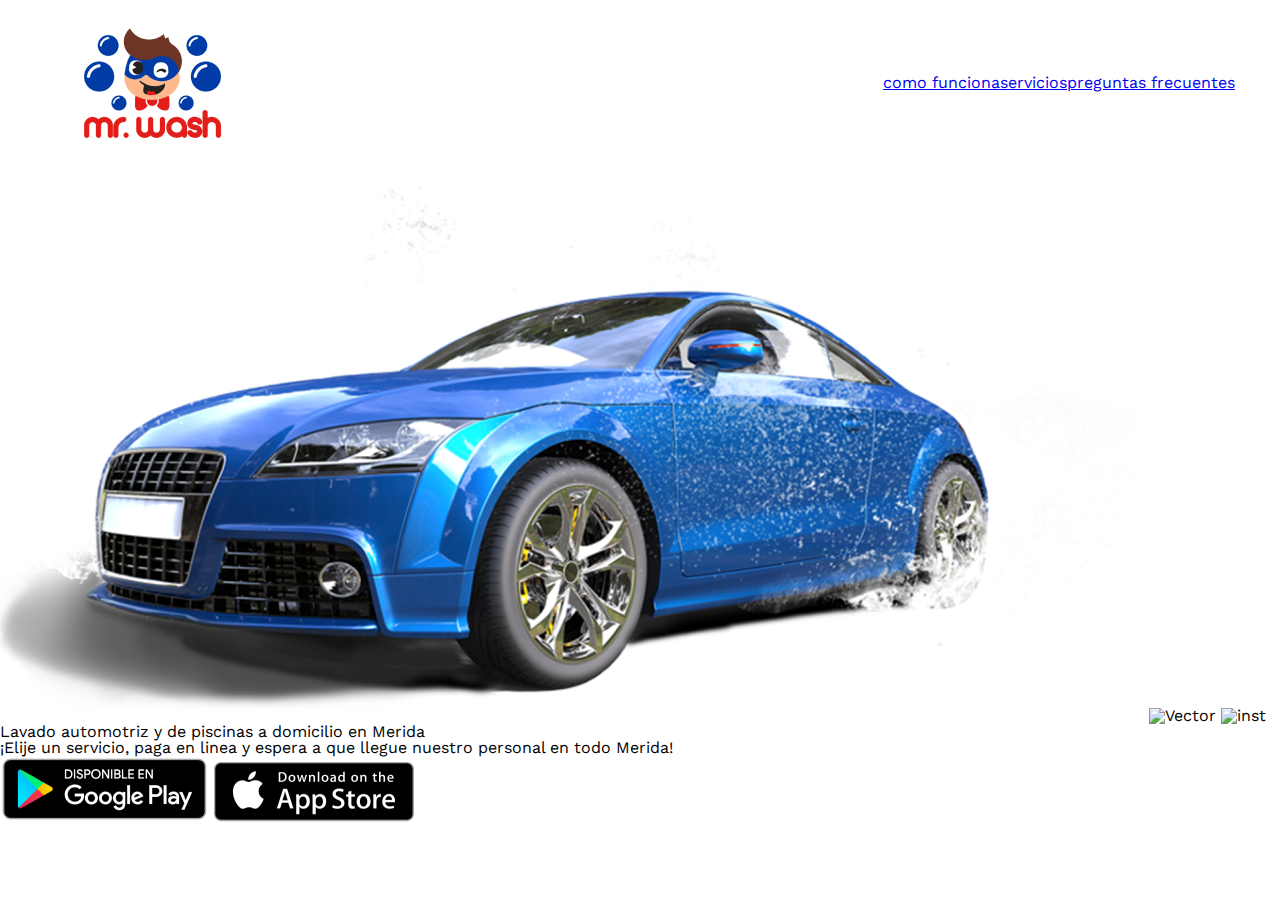
==== index.html @ 98ebff6c "my commit" ====
<!DOCTYPE html>
<html lang="en">
<head>
    <meta charset="UTF-8">
    <meta http-equiv="X-UA-Compatible" content="IE=edge">
    <meta name="viewport" content="width=device-width, initial-scale=1.0">
    <title>Merida</title>
    <link rel="stylesheet" href="css/reset.css">
    <link rel="stylesheet" href="css/style.css">
   <header>
       <div class="logo"> <img src="img/MR-WASH-A-COLOR.png" alt=" logo"> </div>
       <div class="nav">
           <ul>
               <li> <a href="#home"> como funciona </a></li>
               <li> <a href="servicios"> servicios</a></li>
               <li> <a href="preguntas frecuentes">preguntas frecuentes</a></li>
           </ul>
       </div>
   </header>
<body>
    <img src="img/washing-car-png-hd--1217.png" alt="car">
    <img src="../prakt/img/Vector.png" alt="Vector">
    <img src="../prakt/img/instagram.png" alt="inst"> 
     <p class="lav">
        Lavado automotriz y de piscinas a domicilio en Merida
    </p>
    <p class="ado">
        ¡Elije un servicio, paga en linea y espera a que llegue nuestro personal en todo Merida!
    </p>
</body>
</head>
<footer> 
  <img src="img/es_badge_web_generic.png" alt="Google play">
  <img src="img/xHgSL.png" alt="App store">
</footer>
</html>
---- css/style.css ----
@import url('https://fonts.googleapis.com/css2?family=Work+Sans:wght@100;400;600;700&display=swap');
body{
    font-family: 'Work Sans', sans-serif;
}
.logo{
  width: 215px;
  height: 166px;
}
header{
    display: flex;
    align-items: center;
    justify-content: space-between;
    padding: 0 45px 10px;
}

.nav ul{
     display: flex;
}
.li{
    padding: 38px;
    
}
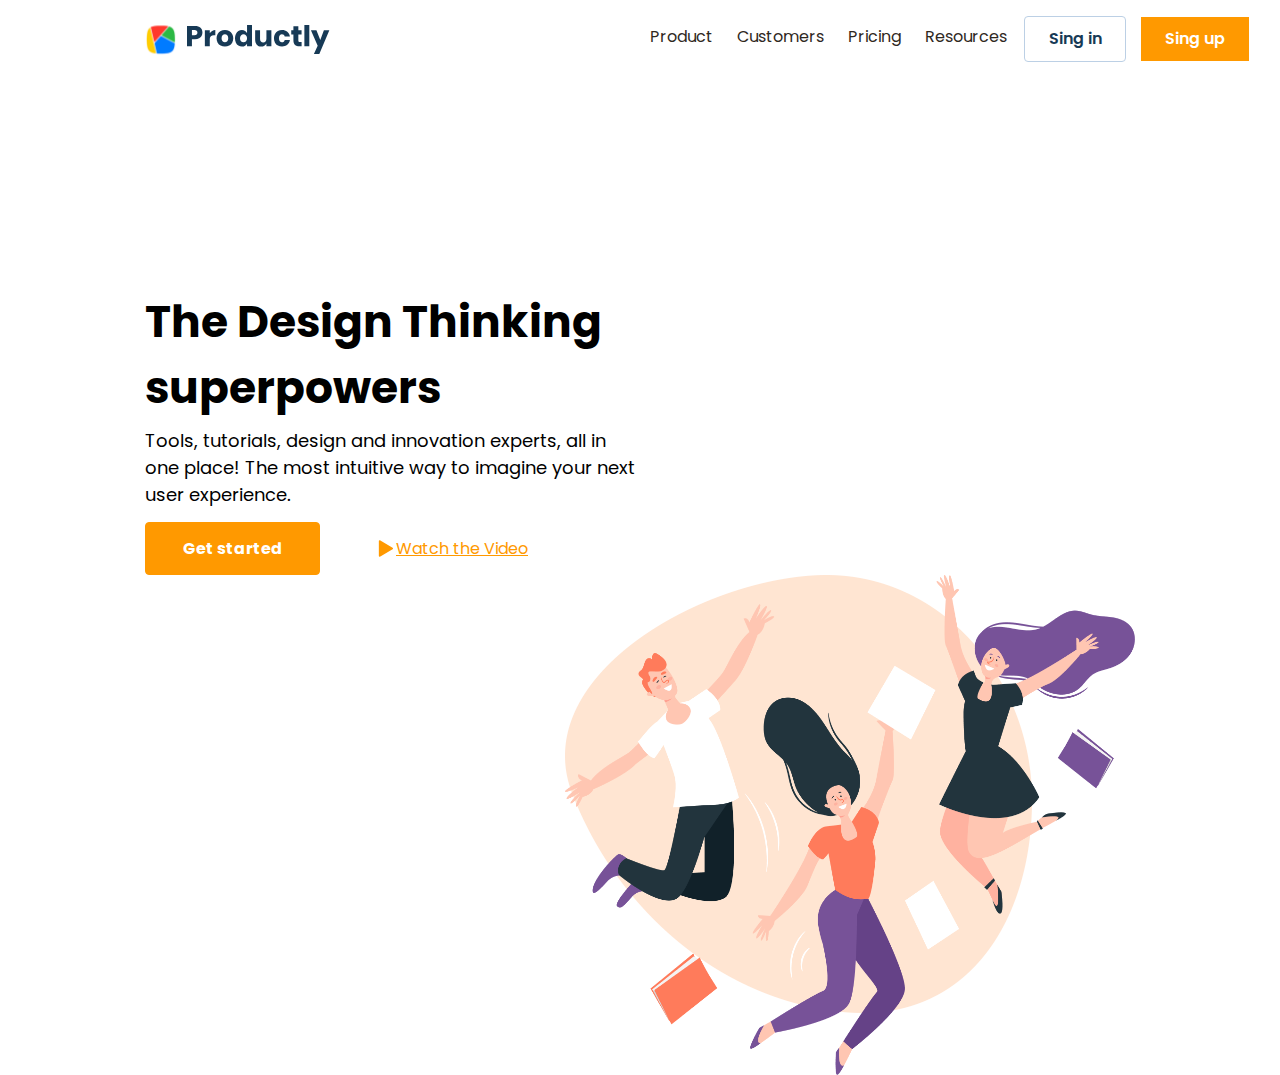
==== commit 980fa2a2: "Productly" ====
--- a/index.html
+++ b/index.html
@@ -4,33 +4,49 @@
     <meta charset="UTF-8">
     <meta http-equiv="X-UA-Compatible" content="IE=edge">
     <meta name="viewport" content="width=device-width, initial-scale=1.0">
-    <title>Merida</title>
-    <link rel="stylesheet" href="css/reset.css">
-    <link rel="stylesheet" href="css/style.css">
-   <header>
-       <div class="logo"> <img src="img/MR-WASH-A-COLOR.png" alt=" logo"> </div>
-       <div class="nav">
-           <ul>
-               <li> <a href="#home"> como funciona </a></li>
-               <li> <a href="servicios"> servicios</a></li>
-               <li> <a href="preguntas frecuentes">preguntas frecuentes</a></li>
-           </ul>
-       </div>
-   </header>
-<body>
-    <img src="img/washing-car-png-hd--1217.png" alt="car">
-    <img src="../prakt/img/Vector.png" alt="Vector">
-    <img src="../prakt/img/instagram.png" alt="inst"> 
-     <p class="lav">
-        Lavado automotriz y de piscinas a domicilio en Merida
-    </p>
-    <p class="ado">
-        ¡Elije un servicio, paga en linea y espera a que llegue nuestro personal en todo Merida!
-    </p>
-</body>
+    <link rel="stylesheet" href="../style/reset.css">
+    <link rel="stylesheet" href="../style/style.css">
+    <title>Productly</title>
 </head>
-<footer> 
-  <img src="img/es_badge_web_generic.png" alt="Google play">
-  <img src="img/xHgSL.png" alt="App store">
-</footer>
+<body class="body" >
+        <header>
+            <div class="header">
+                 <img class="logo1" src="../img/Bitmap.svg" alt="logo">
+                 <img class="logo2" src="../img/Productly.svg" alt="logo">
+            <nav class="nav">
+                <a class="nav" href="#">Product</a>
+                <a class="nav" href="#">Customers</a>
+                <a class="nav" href="#">Pricing</a>
+                <a class="nav" href="#">Resources</a>   
+            </nav> 
+              <button class="in"> Sing in</button>
+              <button class="up"> Sing up</button>  
+            </div>
+                   
+        </header>
+    <section class="content-box" >
+        <div>
+         <h1 class="h1">
+            The Design Thinking superpowers
+         </h1>
+           <h4 class="h4">
+              Tools, tutorials, design and innovation experts, all in one place! The most intuitive way to imagine your next user experience.
+           </h4>
+           <div class="block">
+             <button class="get-started">Get started </button>
+               <img class="triangle" src="../img/Triangle Copy 6 (1).svg" alt="Triangle">
+             <a class="but-video" href="#">Watch the Video</a>
+              
+           </div>
+             
+
+             <span class="img_img">
+               <img class="img" src="../img/image.png" alt="Triangle">
+             </span>
+             </div>
+        
+         
+    </section>
+       
+             
 </html>--- a/style/style.css
+++ b/style/style.css
@@ -0,0 +1,127 @@
+@import url('https://fonts.googleapis.com/css2?family=Poppins:wght@300;400;500;600;700&family=Roboto:wght@400;700&family=Work+Sans:wght@100;400;600;700&display=swap');
+
+
+.body{
+    font-family: 'Poppins';
+    max-width: 1400px;
+    margin-left: 145px;
+    margin-right: 145px;
+}
+
+.header{
+    width: 1400px;
+    height: 78px;
+    display: flex;
+    align-items: center;
+}
+
+.logo1{
+    width: 31px;
+    height: 32px;
+    margin-right: 11px;
+}
+
+
+.logo2{
+    width: 143px;
+    height: 29px;
+    margin-right: 320px;
+}
+
+.nav{
+    width: 350px;
+    height: 28px;
+   display: flex;
+   justify-content: space-between;
+   margin-right: 24px;
+
+}
+
+.nav{
+    text-decoration: none;
+    color: #2F281E;
+    size: 14px;
+    font-weight: 400;
+}
+
+.in{
+    width: 102px;
+    height: 46px;
+    border: 1px solid #BCD0E5;
+    border-radius: 4px;
+    background-color: #FFFFFF;
+    color:#173A56 ;
+    font-weight: 600;
+    font-size: 16px;
+    margin-right: 14px;}
+
+
+.up{
+    width: 110px;
+    height: 46px;
+    border: 1px solid ;
+    border-radius: 4px #FF9900;
+    background-color: #FF9900;
+    color: white;
+    font-weight: 600;
+    font-size: 16px;
+}
+
+.h1{
+    margin-top: 211px;
+    width: 518px;
+    height: 108px;
+    font-weight: 700;
+    font-size: 44px;
+    margin-bottom: 30px;
+}
+
+.h4{
+    font-weight: 400;
+    font-size: 18px;
+    width: 498px;
+    height: 95px;
+}
+
+.img{
+    float: right;
+    width: 570px ;
+    height: 500px;
+    background-image: url(../img/Oval.png) ;
+    background-repeat: no-repeat;
+    background-size: 467px 438px;
+
+}
+
+.get-started{
+    width: 175px;
+    height: 53px;
+    border: 1px solid  #FF9900;
+    border-radius: 4px;
+    font-weight: 700;
+    color: white;
+    font-size: 16px;
+    background-color: #FF9900;
+    margin-right: 56px;
+   
+
+}
+
+.block{
+    display: flex;
+    align-items: center;
+}
+
+
+.triangle{
+      width: 20px;
+      height: 17px;
+      right: 8.5px;
+      
+}
+
+.but-video{
+   
+    color: #FF9900;
+
+}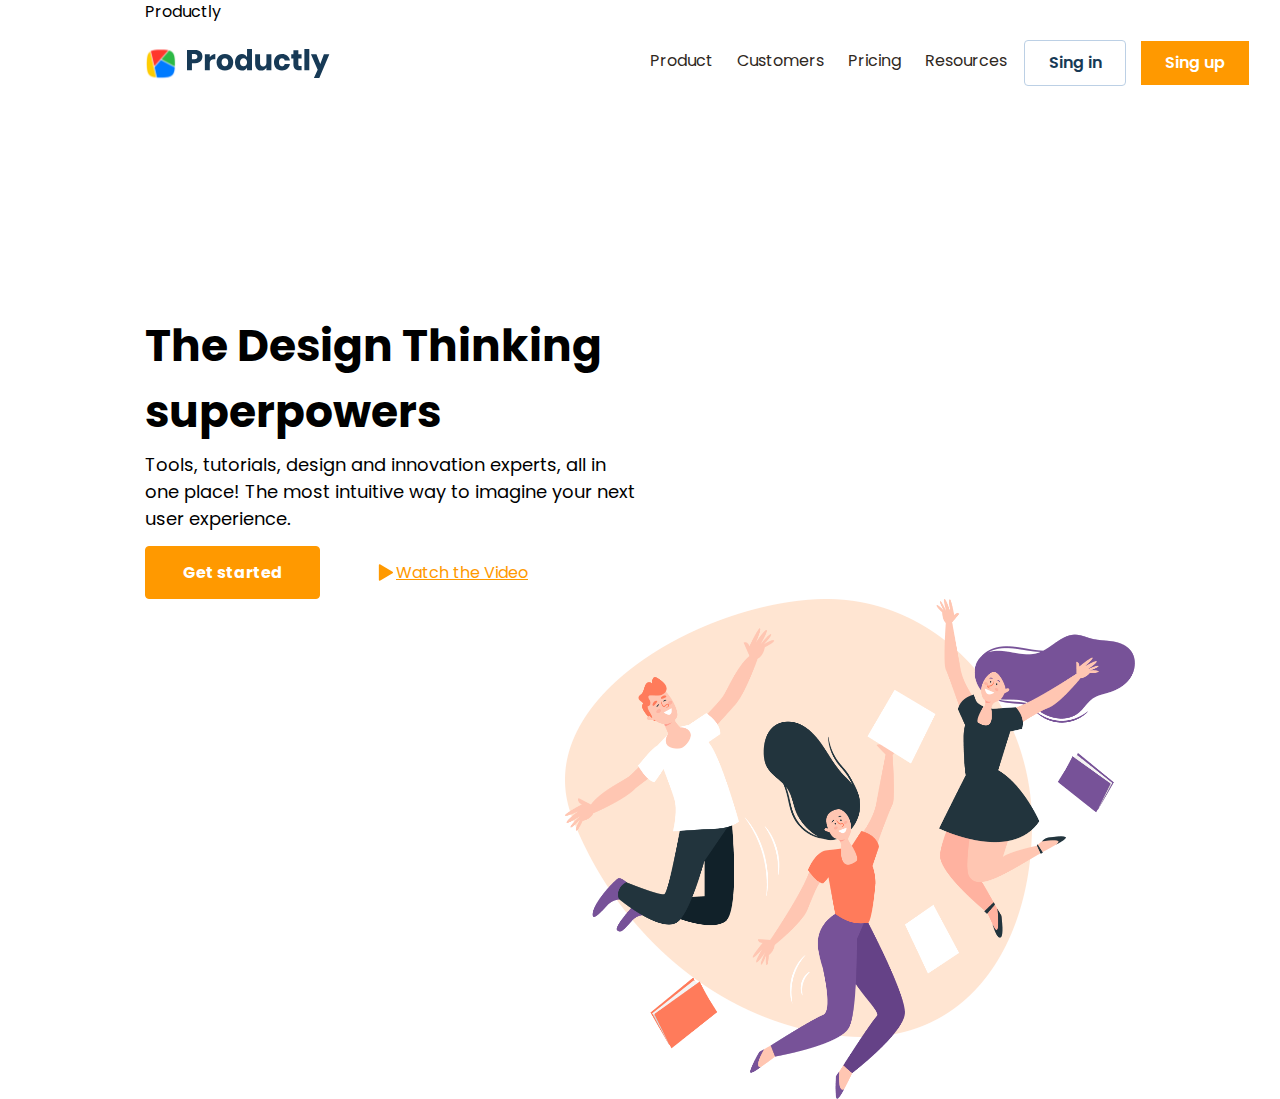
==== commit 758e0bef: "my commit" ====
--- a/index.html
+++ b/index.html
@@ -4,8 +4,8 @@
     <meta charset="UTF-8">
     <meta http-equiv="X-UA-Compatible" content="IE=edge">
     <meta name="viewport" content="width=device-width, initial-scale=1.0">
-    <link rel="stylesheet" href="../style/reset.css">
-    <link rel="stylesheet" href="../style/style.css">
+    <link rel="stylesheet" href="css/reset.css">
+    <link rel="stylesheet" href="css/style.css""
     <title>Productly</title>
 </head>
 <body class="body" >
@@ -34,14 +34,14 @@
            </h4>
            <div class="block">
              <button class="get-started">Get started </button>
-               <img class="triangle" src="../img/Triangle Copy 6 (1).svg" alt="Triangle">
+               <img class="triangle" src="img/Triangle Copy 6 (1).svg" alt="Triangle">
              <a class="but-video" href="#">Watch the Video</a>
               
            </div>
              
 
              <span class="img_img">
-               <img class="img" src="../img/image.png" alt="Triangle">
+               <img class="img" src="img/image.png" alt="Triangle">
              </span>
              </div>
         
--- a/css/style.css
+++ b/css/style.css
@@ -0,0 +1,127 @@
+@import url('https://fonts.googleapis.com/css2?family=Poppins:wght@300;400;500;600;700&family=Roboto:wght@400;700&family=Work+Sans:wght@100;400;600;700&display=swap');
+
+
+.body{
+    font-family: 'Poppins';
+    max-width: 1400px;
+    margin-left: 145px;
+    margin-right: 145px;
+}
+
+.header{
+    width: 1400px;
+    height: 78px;
+    display: flex;
+    align-items: center;
+}
+
+.logo1{
+    width: 31px;
+    height: 32px;
+    margin-right: 11px;
+}
+
+
+.logo2{
+    width: 143px;
+    height: 29px;
+    margin-right: 320px;
+}
+
+.nav{
+    width: 350px;
+    height: 28px;
+   display: flex;
+   justify-content: space-between;
+   margin-right: 24px;
+
+}
+
+.nav{
+    text-decoration: none;
+    color: #2F281E;
+    size: 14px;
+    font-weight: 400;
+}
+
+.in{
+    width: 102px;
+    height: 46px;
+    border: 1px solid #BCD0E5;
+    border-radius: 4px;
+    background-color: #FFFFFF;
+    color:#173A56 ;
+    font-weight: 600;
+    font-size: 16px;
+    margin-right: 14px;}
+
+
+.up{
+    width: 110px;
+    height: 46px;
+    border: 1px solid ;
+    border-radius: 4px #FF9900;
+    background-color: #FF9900;
+    color: white;
+    font-weight: 600;
+    font-size: 16px;
+}
+
+.h1{
+    margin-top: 211px;
+    width: 518px;
+    height: 108px;
+    font-weight: 700;
+    font-size: 44px;
+    margin-bottom: 30px;
+}
+
+.h4{
+    font-weight: 400;
+    font-size: 18px;
+    width: 498px;
+    height: 95px;
+}
+
+.img{
+    float: right;
+    width: 570px ;
+    height: 500px;
+    background-image: url(../img/Oval.png) ;
+    background-repeat: no-repeat;
+    background-size: 467px 438px;
+
+}
+
+.get-started{
+    width: 175px;
+    height: 53px;
+    border: 1px solid  #FF9900;
+    border-radius: 4px;
+    font-weight: 700;
+    color: white;
+    font-size: 16px;
+    background-color: #FF9900;
+    margin-right: 56px;
+   
+
+}
+
+.block{
+    display: flex;
+    align-items: center;
+}
+
+
+.triangle{
+      width: 20px;
+      height: 17px;
+      right: 8.5px;
+      
+}
+
+.but-video{
+   
+    color: #FF9900;
+
+}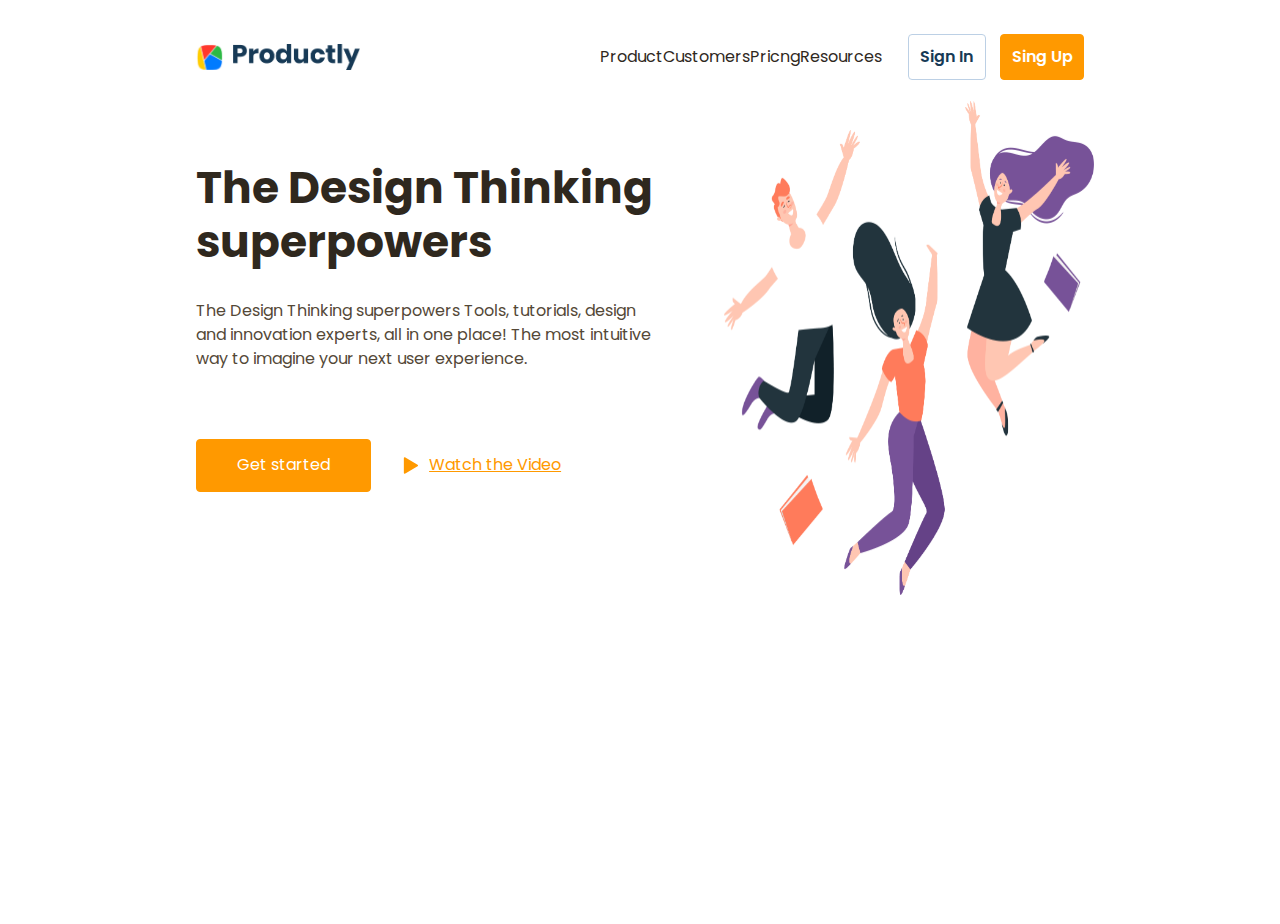
==== commit 79008fea: "my commit" ====
--- a/index.html
+++ b/index.html
@@ -5,48 +5,45 @@
     <meta http-equiv="X-UA-Compatible" content="IE=edge">
     <meta name="viewport" content="width=device-width, initial-scale=1.0">
     <link rel="stylesheet" href="css/reset.css">
-    <link rel="stylesheet" href="css/style.css""
+    <link rel="stylesheet" href="css/style.css">
+    <link rel="stylesheet" href="fonts/Poppins,Roboto,Work_Sans.zip">
+    <link rel="preconnect" href="https://fonts.googleapis.com">
+    <link rel="preconnect" href="https://fonts.gstatic.com" crossorigin>
+    <link href="https://fonts.googleapis.com/css2?family=Poppins:wght@300;400;500;600;700&family=Roboto:wght@400;700&family=Work+Sans:wght@100;400;600;700&display=swap" rel="stylesheet">
     <title>Productly</title>
 </head>
-<body class="body" >
-        <header>
-            <div class="header">
-                 <img class="logo1" src="../img/Bitmap.svg" alt="logo">
-                 <img class="logo2" src="../img/Productly.svg" alt="logo">
-            <nav class="nav">
-                <a class="nav" href="#">Product</a>
-                <a class="nav" href="#">Customers</a>
-                <a class="nav" href="#">Pricing</a>
-                <a class="nav" href="#">Resources</a>   
-            </nav> 
-              <button class="in"> Sing in</button>
-              <button class="up"> Sing up</button>  
-            </div>
-                   
-        </header>
-    <section class="content-box" >
-        <div>
-         <h1 class="h1">
-            The Design Thinking superpowers
-         </h1>
-           <h4 class="h4">
-              Tools, tutorials, design and innovation experts, all in one place! The most intuitive way to imagine your next user experience.
-           </h4>
-           <div class="block">
-             <button class="get-started">Get started </button>
-               <img class="triangle" src="img/Triangle Copy 6 (1).svg" alt="Triangle">
-             <a class="but-video" href="#">Watch the Video</a>
-              
-           </div>
-             
-
-             <span class="img_img">
-               <img class="img" src="img/image.png" alt="Triangle">
-             </span>
-             </div>
-        
-         
-    </section>
+<body>
+    <header class="header">
+           <img class="logo1" src="img/Bitmap.svg" alt="logo">
+           <img class="logo2" src="img/Productly.png" alt="logo">
+          <nav class="nav">
+             <a href="#">Product</a>
+             <a href="#">Customers</a>
+             <a href="#">Pricng</a>
+             <a href="#">Resources</a>
+          </nav>
+           <button class="in">
+                Sign In
+            </button>
+            <button class="up">
+                 Sing Up
+            </button>
+    </header>
+    <div class="wrapper" >
+        <article class="text">
+        <h1 class="h1" > The Design Thinking superpowers</h1>
+        <p class="p">The Design Thinking superpowers
+            Tools, tutorials, design and innovation experts, all in one place! The most intuitive way to imagine your next user experience.
+        </p>  
+        <span class="but_a">
+            <button class="Get_started">Get started</button>
+             <img class="triangle" src="img/Triangle Copy 6.svg" alt="">
+             <a class="watch" href="#">Watch the Video</a>
+        </span>
        
-             
+     </article>
+       <img class="group" src="img/image.png" alt="Group">
+    </div>
+     
+</body>
 </html>--- a/css/style.css
+++ b/css/style.css
@@ -1,127 +1,140 @@
-@import url('https://fonts.googleapis.com/css2?family=Poppins:wght@300;400;500;600;700&family=Roboto:wght@400;700&family=Work+Sans:wght@100;400;600;700&display=swap');
 
 
-.body{
-    font-family: 'Poppins';
-    max-width: 1400px;
-    margin-left: 145px;
-    margin-right: 145px;
+body{
+    font-family: 'Poppins', sans-serif;
+    font-size: 16px;
+    font-weight: 400;
+    box-sizing: border-box;
+    margin-left:14.5%;
+    margin-right:14.5%;
 }
 
 .header{
-    width: 1400px;
-    height: 78px;
+    margin-top: 24px;
+    display: flex;
+    width: 100%;
+    align-items: center;
+    padding: 10px;
+}
+
+.logo1{
+   right: 1.1%;
+    width: 3.1%;
+    height: 3.2%;
+    margin-right: 1.1%;
+}
+
+.logo2{
+    width: 14.3%;
+    height: 4.9%;
+    margin-right: 27%;
+}
+
+.nav {
+    width: 35%;
+    height: 2.8%;
+    display: flex;
+   justify-content: space-between;
+   margin-right: 2.9%;
+}
+
+a{
+    text-decoration: none;
+    color: #2F281E;
+    size: 1.4%;
+}
+
+.in{
+  width:102px;
+  height:46px;
+  border: 1px solid #BCD0E5 ;
+  border-radius: 4px;
+  color: #173A56;
+  background-color: white;
+  size: 16px;
+  font-weight: 600;
+  line-height: 24px;
+  margin-right: 14px;
+}
+
+.up{
+   width: 110px;
+   height: 46px;
+   border: 1px solid #FF9900;
+   border-radius: 4px;
+   color: white;
+   background-color:#FF9900 ;
+   size: 16px;
+   font-weight: 600;
+   line-height: 24px;
+}
+
+.wrapper{
+   display: grid;
+   grid-template-areas: "text img";
+   grid-template-columns: 1fr 1fr;
+
+}
+
+.text{
+    margin-top: 11.3%;
+    grid-area: text;
+    padding: 10px;
+}
+
+.h1{
+    width: 518px;
+    height: 108px;
+    line-height: 54px;
+}
+
+.group{
+    margin-top: 3%;
+    grid-area: img;
+    width: 615px;
+    height: 494px;
+   
+}
+
+.h1{
+    font-size: 44px;
+    font-weight: 700;
+    color:  #2F281E;
+    margin-bottom: 30px;
+}
+
+.p{
+    color: #544837;
+    width: 458px;
+    height: 95px;
+    margin-bottom: 45px;
+}
+
+.but_a{
     display: flex;
     align-items: center;
 }
 
-.logo1{
-    width: 31px;
-    height: 32px;
-    margin-right: 11px;
+.Get_started{
+    width: 175px;
+    height: 53px;
+    border: 1px solid #FF9900;
+    background-color: #FF9900;
+    color: white;
+    border-radius: 4px;
+    margin-right: 30px;
 }
 
+   
+.triangle{
+       width: 20px;
+       height: 17px;
+       margin-right: 8.5px;
+   }
 
-.logo2{
-    width: 143px;
-    height: 29px;
-    margin-right: 320px;
-}
+.watch{
+       color: #FF9900;
+       text-decoration: 1px  underline;
+   }
 
-.nav{
-    width: 350px;
-    height: 28px;
-   display: flex;
-   justify-content: space-between;
-   margin-right: 24px;
-
-}
-
-.nav{
-    text-decoration: none;
-    color: #2F281E;
-    size: 14px;
-    font-weight: 400;
-}
-
-.in{
-    width: 102px;
-    height: 46px;
-    border: 1px solid #BCD0E5;
-    border-radius: 4px;
-    background-color: #FFFFFF;
-    color:#173A56 ;
-    font-weight: 600;
-    font-size: 16px;
-    margin-right: 14px;}
-
-
-.up{
-    width: 110px;
-    height: 46px;
-    border: 1px solid ;
-    border-radius: 4px #FF9900;
-    background-color: #FF9900;
-    color: white;
-    font-weight: 600;
-    font-size: 16px;
-}
-
-.h1{
-    margin-top: 211px;
-    width: 518px;
-    height: 108px;
-    font-weight: 700;
-    font-size: 44px;
-    margin-bottom: 30px;
-}
-
-.h4{
-    font-weight: 400;
-    font-size: 18px;
-    width: 498px;
-    height: 95px;
-}
-
-.img{
-    float: right;
-    width: 570px ;
-    height: 500px;
-    background-image: url(../img/Oval.png) ;
-    background-repeat: no-repeat;
-    background-size: 467px 438px;
-
-}
-
-.get-started{
-    width: 175px;
-    height: 53px;
-    border: 1px solid  #FF9900;
-    border-radius: 4px;
-    font-weight: 700;
-    color: white;
-    font-size: 16px;
-    background-color: #FF9900;
-    margin-right: 56px;
-   
-
-}
-
-.block{
-    display: flex;
-    align-items: center;
-}
-
-
-.triangle{
-      width: 20px;
-      height: 17px;
-      right: 8.5px;
-      
-}
-
-.but-video{
-   
-    color: #FF9900;
-
-}+c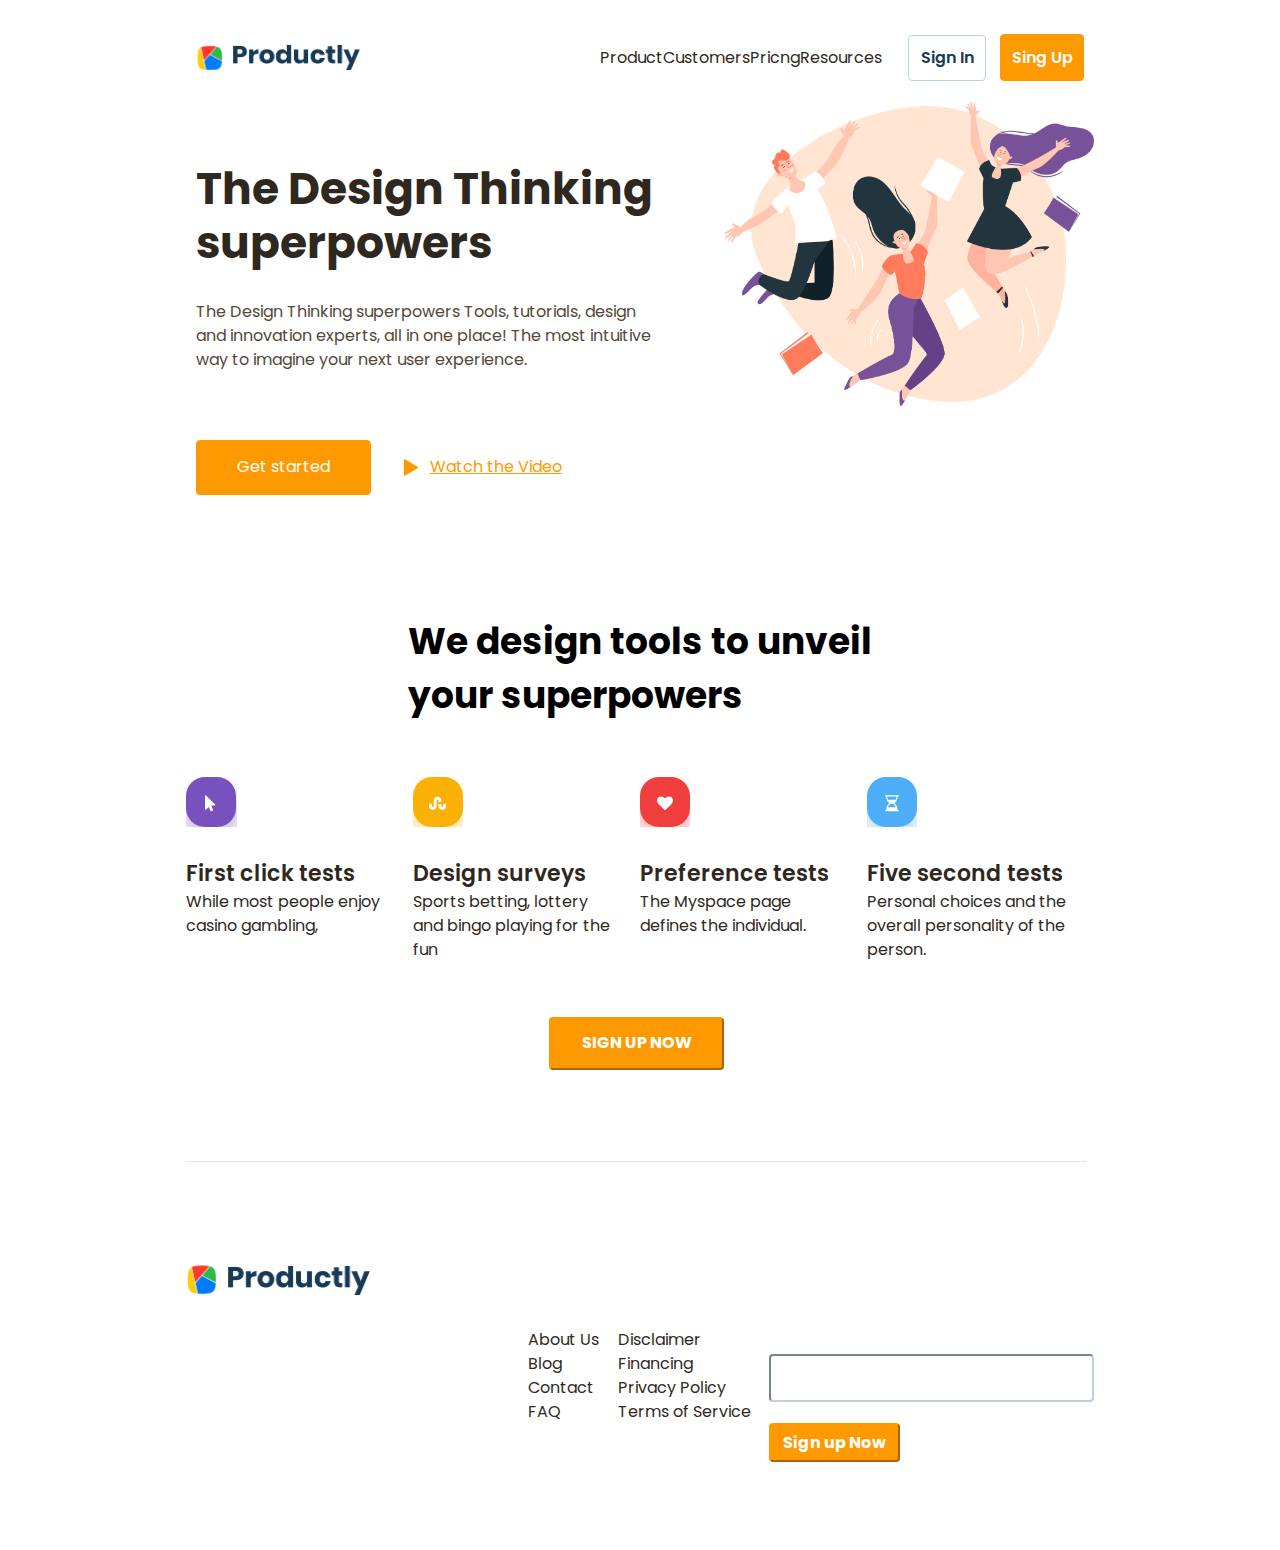
==== commit 011669fb: "my commit" ====
--- a/index.html
+++ b/index.html
@@ -44,6 +44,61 @@
      </article>
        <img class="group" src="img/image.png" alt="Group">
     </div>
-     
+  <div class="second_section">
+     <h2 class="h_2">We design tools to unveil <br> your superpowers</h2>
+     <div class="card">
+         <div class="cards">
+           <img class="icon" src="img/icon.svg" alt="logo">
+             <p>First click tests</p>
+              <h4>While most people enjoy casino gambling,</h4> 
+     </div>
+     <div class="cards">
+           <img class="icon" src="img/icon (1).svg" alt="logo">
+             <p>Design surveys</p>
+              <h4>Sports betting, lottery and bingo playing for the fun</h4> 
+    </div>
+    <div class="cards">
+            <img class="icon"src="img/icon (2).svg" alt="logo">
+              <p>Preference tests</p>
+               <h4>The Myspace page defines the individual.</h4> 
+    </div>
+    <div class="cards">
+           <img class="icon"src="img/icon (3).svg" alt="logo">
+             <p >Five second tests</p>
+              <h4>Personal choices and the overall personality of the person. </h4> 
+    </div>
+       
+ </div>
+     <button> SIGN UP NOW</button>
+  </div>
+<footer>
+    <img src="img/line.svg" alt="...">
+    <div class="footer"> 
+      <div class="footer_img">
+       <img class="logo_footer" src="img/Bitmap.svg" alt="logo">
+       <img class="logo_footer_2" src="img/Productly.png" alt="logo">
+     </div>
+     <div class="footer_a">
+         <a href="#">About Us</a>
+         <a href="#">Blog</a>
+         <a href="#">Contact</a>
+         <a href="#">FAQ</a>
+     </div>
+
+     <div class="footer_a" >
+          <a href="#">Disclaimer</a>
+          <a href="#">Financing</a>
+          <a href="#">Privacy Policy</a>
+          <a href="#">Terms of Service</a>
+     </div>
+    
+     <div class="form">
+          <input type="">
+          <button> Sign up Now</button>
+     </div>
+
+    </div>
+    
+</footer>
 </body>
 </html>--- a/css/style.css
+++ b/css/style.css
@@ -18,7 +18,7 @@
 }
 
 .logo1{
-   right: 1.1%;
+    right: 1.1%;
     width: 3.1%;
     height: 3.2%;
     margin-right: 1.1%;
@@ -31,9 +31,9 @@
 }
 
 .nav {
-    width: 35%;
-    height: 2.8%;
-    display: flex;
+   width: 35%;
+   height: 2.8%;
+   display: flex;
    justify-content: space-between;
    margin-right: 2.9%;
 }
@@ -51,15 +51,15 @@
   border-radius: 4px;
   color: #173A56;
   background-color: white;
-  size: 16px;
+  size: 1.6%;
   font-weight: 600;
   line-height: 24px;
-  margin-right: 14px;
+  margin-right: 1.5%;
 }
 
 .up{
    width: 110px;
-   height: 46px;
+   height: 47px;
    border: 1px solid #FF9900;
    border-radius: 4px;
    color: white;
@@ -82,21 +82,22 @@
     padding: 10px;
 }
 
+.group{
+    margin-top: 3%;
+    grid-area: img;
+    width:100%;
+    background-image: url(../img/Oval.png);
+    background-repeat: no-repeat;
+    background-size: 85%;
+    background-position: center;
+    margin-bottom: 110px;
+   
+}
+
 .h1{
     width: 518px;
     height: 108px;
     line-height: 54px;
-}
-
-.group{
-    margin-top: 3%;
-    grid-area: img;
-    width: 615px;
-    height: 494px;
-   
-}
-
-.h1{
     font-size: 44px;
     font-weight: 700;
     color:  #2F281E;
@@ -105,7 +106,7 @@
 
 .p{
     color: #544837;
-    width: 458px;
+    width: 460px;
     height: 95px;
     margin-bottom: 45px;
 }
@@ -113,11 +114,12 @@
 .but_a{
     display: flex;
     align-items: center;
+    margin-bottom: 110px;
 }
 
 .Get_started{
     width: 175px;
-    height: 53px;
+    height: 55px;
     border: 1px solid #FF9900;
     background-color: #FF9900;
     color: white;
@@ -127,14 +129,124 @@
 
    
 .triangle{
-       width: 20px;
-       height: 17px;
-       margin-right: 8.5px;
-   }
+    width: 20px;
+    height: 17px;
+    margin-right: 9px;
+}
 
 .watch{
-       color: #FF9900;
-       text-decoration: 1px  underline;
-   }
-
-c+   color: #FF9900;
+   text-decoration: 1px  underline;
+}
+
+.wrapper_2{
+    width: 100%;
+}
+
+.card{
+    display: flex;
+    justify-content:space-between;
+    align-items: center;
+}
+
+.h_2{
+    display: flex;
+    justify-content: center;
+    line-height: 54px;
+    font-weight: 700;
+    font-size: 36px;
+    margin-bottom: 54px;
+}
+
+.icon{
+    margin-bottom: 30px;
+}
+
+.second_section p{
+    font-weight: 600;
+    font-size: 22px;
+    color:#2F281E;
+}
+
+.second_section h4{
+    font-size: 16px;
+    font-weight: 400;
+    color: #2F281E ;
+}
+
+.cards{
+    width: 250px;
+    height: 180px;
+    margin-right: 20px;
+    margin-bottom: 60px;
+}
+
+.second_section button{
+    width: 175px;
+    height: 53px;
+    background-color: #FF9900;
+    color: white;
+    font-size: 16px;
+    font-weight: 700;
+    border-radius: 4px;
+    border-color:  #FF9900;
+    margin: 0 40% 10% 40%;
+}
+
+.logo_footer{
+    padding-top: 102px;
+    width: 31px;
+    margin-right: 11px;
+    
+}
+
+.logo_footer_2{
+    padding-top: 105px;
+    width: 142px;
+   
+}
+
+.footer_img{
+    display: flex;
+    margin-bottom: 255px;
+    margin-right:140px ;
+}
+
+.footer_a{
+    display: flex;
+    flex-direction: column;
+    align-items: flex-start;
+    padding-top: 167px;
+}
+ 
+
+.form input{
+    width: 325px;
+    height: 48px;
+    border-color: #BCD0E5;
+    border-radius: 4px;
+    margin-bottom: 21px;
+}
+
+.form button{
+    width: 131px;
+    height:39px ;
+    border-color: #FF9900;
+    border-radius: 4px;
+    background-color: #FF9900;
+    color: white;
+    font-size: 16px;
+    font-weight: 700;
+}
+
+.form{
+    padding-top: 193px;
+    display: flex;
+    flex-direction: column;
+    align-items: flex-start
+}
+
+.footer{
+    display:flex;
+    justify-content: space-between;
+}